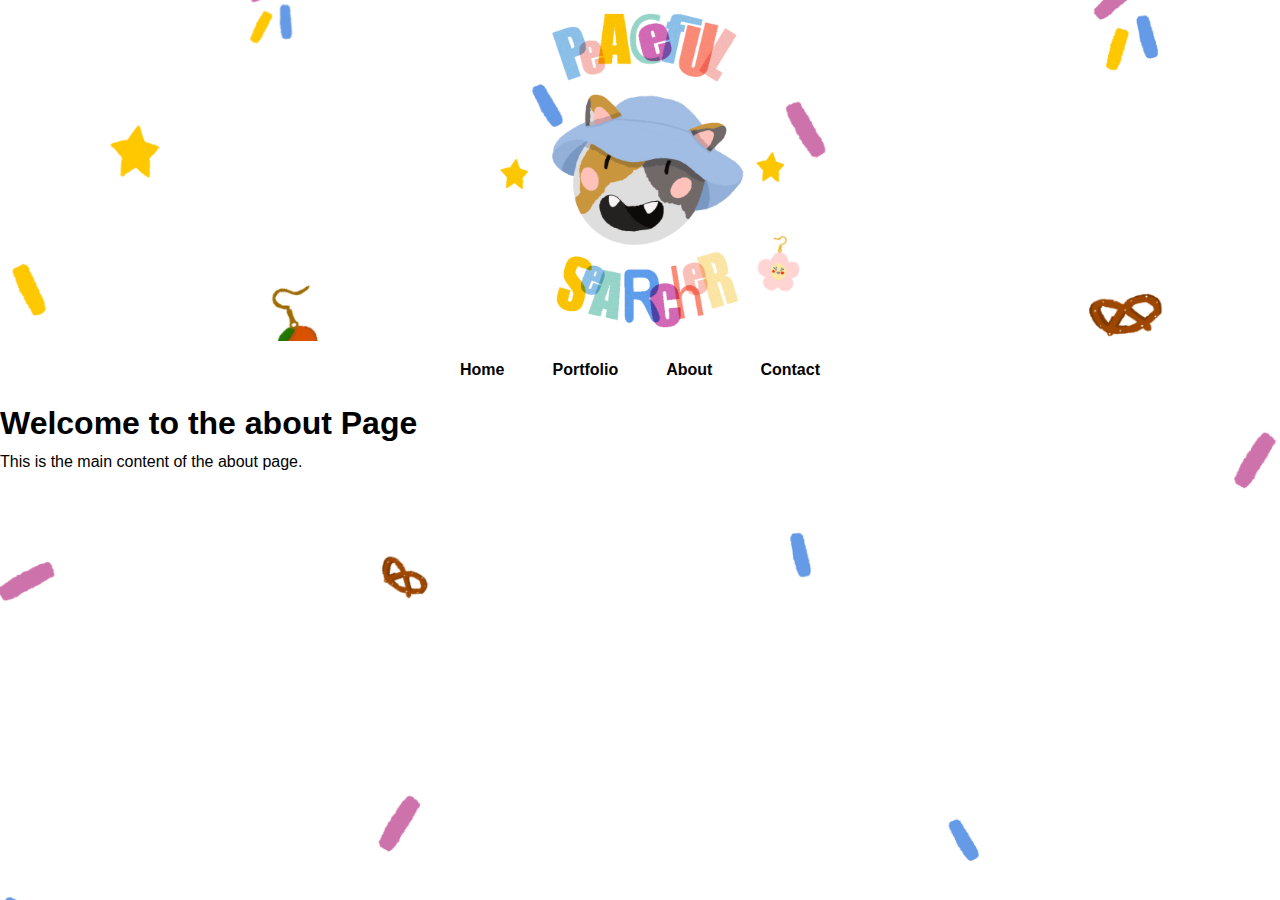
==== about.html @ e643fea5 "images" ====
<!DOCTYPE html>
<html lang="en">
<head>
  <meta charset="UTF-8">
  <meta name="viewport" content="width=device-width, initial-scale=1.0">
  <title>Peaceful Searcher</title>
  <link rel="stylesheet" href="styles.css">
  <style>
    body {
      background-image: url('background.png');
      background-repeat: no-repeat;
      background-attachment: fixed;  
      background-size: cover;
    }
    </style>
</head>
<body>

    <img src="Asset 2.png" alt="Peaceful Searcher" width="25%" height="25%" class="center" >

  <!-- Navigation Bar -->
  <nav>
    <ul>
      <li><a href="index.html">Home</a></li>
      <li><a href="portfolio.html">Portfolio</a></li>
      <li><a href="about.html">About</a></li>
      <li><a href="contact.html">Contact</a></li>
    </ul>
  </nav>

  <!-- Main Content -->
  <h1>Welcome to the about Page</h1>
  <p>This is the main content of the about page.</p>
</body>
</html>
---- styles.css ----
/* Basic reset */
* {
    margin: 0;
    padding: 0;
    box-sizing: border-box;
  }
  
  body {
    font-family: Arial, sans-serif;
    line-height: 1.6;
  }
  
  /* Navigation Styles */
  nav {
    background-color: #ffffff;
    padding: 1em;
  }
  
  nav ul {
    list-style-type: none;
    display: flex;
    gap: 1em;
    justify-content: center;
  }
  
  nav ul li a {
    color: rgb(3, 2, 2);
    font-weight: bold;
    text-decoration: none;
    padding: 0.5em 1em;
  }
  
  nav ul li a:hover {
    color: #d50eef;
    border-radius: 4px;
  }

  .center {
    display: block;
    margin-left: auto;
    margin-right: auto;
    width: 25%;
  }
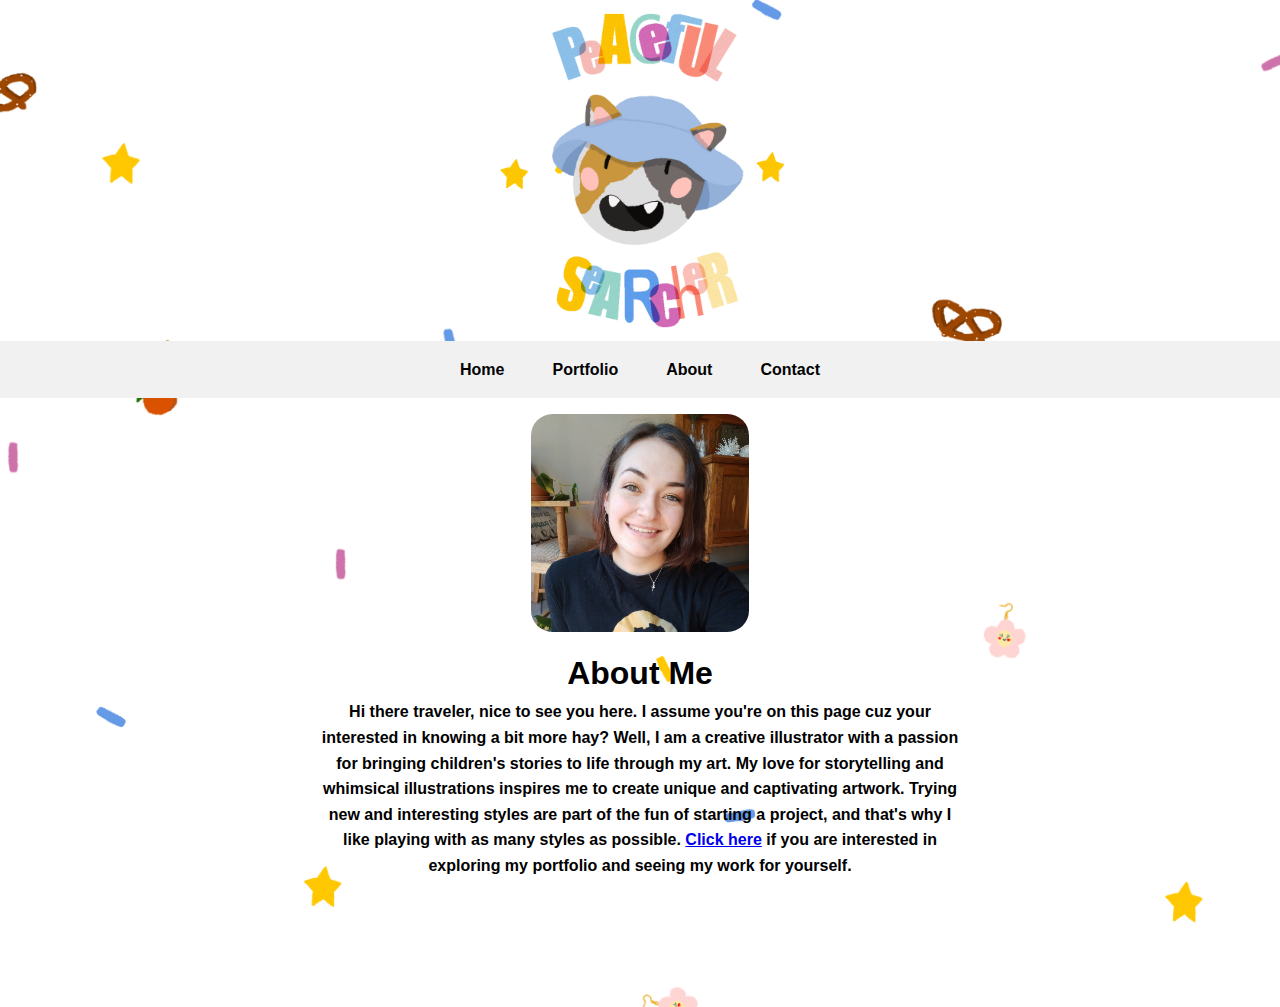
==== commit cf806a70: "everything exc portfolio" ====
--- a/about.html
+++ b/about.html
@@ -29,7 +29,21 @@
   </nav>
 
   <!-- Main Content -->
-  <h1>Welcome to the about Page</h1>
-  <p>This is the main content of the about page.</p>
+   <img src="kiki.jpg" alt="Photo of myself" width="50%" height="50%" class="profile-imagetwo">
+   <div  class="text-justify">
+    <h1>About Me</h1>
+    <p><b>
+      Hi there traveler, nice to see you here. I assume you're on this page cuz your interested in knowing a bit more hay?
+      Well, I am a creative illustrator with a passion for bringing children's stories to life through my art. My love for storytelling and whimsical illustrations inspires me to create unique and captivating artwork. Trying new and interesting styles are part of the fun of starting a project, and that's why I like playing with as many styles as possible. 
+      <a href="portfolio.html">Click here</a> if you are interested in exploring my portfolio and seeing my work for yourself.
+    </b></p>
+   </div>
+
+   <br/>
+   <br/>
+   <br/>
+   <br/>
+   <br/>
+  
 </body>
 </html>
--- a/styles.css
+++ b/styles.css
@@ -9,10 +9,52 @@
     font-family: Arial, sans-serif;
     line-height: 1.6;
   }
+
+  .container{
+    display: flex;
+    align-items: center;
+    justify-content: center;
+    padding: 2rem;
+    gap: 2rem;
+    background-color: #f1f1f1;
+  }
+
+  .containertwo{
+    display: block;
+    align-items: center;
+    justify-content: center;
+    padding: 2rem;
+    gap: 2rem;
+    background-color: #f1f1f1;
+  }
+  
+  .profile-section{
+    flex: 1;
+    display: flex;
+    justify-content: center;
+  }
+  .profile-image{
+    width: 500px;
+    height: 500px;
+    border-radius: 50%;
+    object-fit: cover;
+    padding: 1rem;
+  }
+
+  .profile-imagetwo{
+    width: 250px;
+    height: 250px;
+    border-radius: 15%;
+    object-fit: cover;
+    padding: 1rem;
+    display: block;
+    margin-left: auto;
+    margin-right: auto;
+  }
   
   /* Navigation Styles */
   nav {
-    background-color: #ffffff;
+    background-color: #f1f1f1;
     padding: 1em;
   }
   
@@ -41,4 +83,91 @@
     margin-right: auto;
     width: 25%;
   }
+
+  .left {
+    display: block;
+    margin-left: 10%;
+    margin-right: auto;
+    width: 25%;
+    float: left;
+    text-indent: justify;
+  }
+
+  .text-justify{
+    margin-left: auto;
+    margin-right: auto;
+    display: block;
+    flex: 2;
+    width: 50%;
+    text-align: center;
+    
+  }
+
+.button {
+  border-radius: 4px;
+  background-color: #000000;
+  border: none;
+  color: #FFFFFF;
+  text-align: center;
+  font-size: 28px;
+  padding: 0.5rem 0.8rem;
+  width: 200px;
+  transition: all 0.5s;
+  cursor: pointer;
+  margin: 5px;
+}
+
+.button span {
+  cursor: pointer;
+  display: inline-block;
+  position: relative;
+  transition: 0.5s;
+}
+
+.button span:after {
+  content: '\00bb';
+  position: absolute;
+  opacity: 0;
+  top: 0;
+  right: -20px;
+  transition: 0.5s;
+}
+
+.button:hover span {
+  padding-right: 25px;
+}
+
+.button:hover span:after {
+  opacity: 1;
+  right: 0;
+}
+
+.fa {
+  padding: 15px;
+  font-size: 20px;
+  width: 50px;
+  text-align: center;
+  text-decoration: none;
+  border-radius: 50%;
+}
+
+/* Add a hover effect if you want */
+.fa:hover {
+  opacity: 0.7;
+}
+
+.fa-behance{
+  background: #195a29d9;
+  color: #43a45c;
+}
+
+.fa-instagram{
+  background: #721351d9;
+  color: #ef0ea0;
+}
+
+.fa-linkedin{
+  background: #022e60d9;
+  color: #0072f5;
+}
   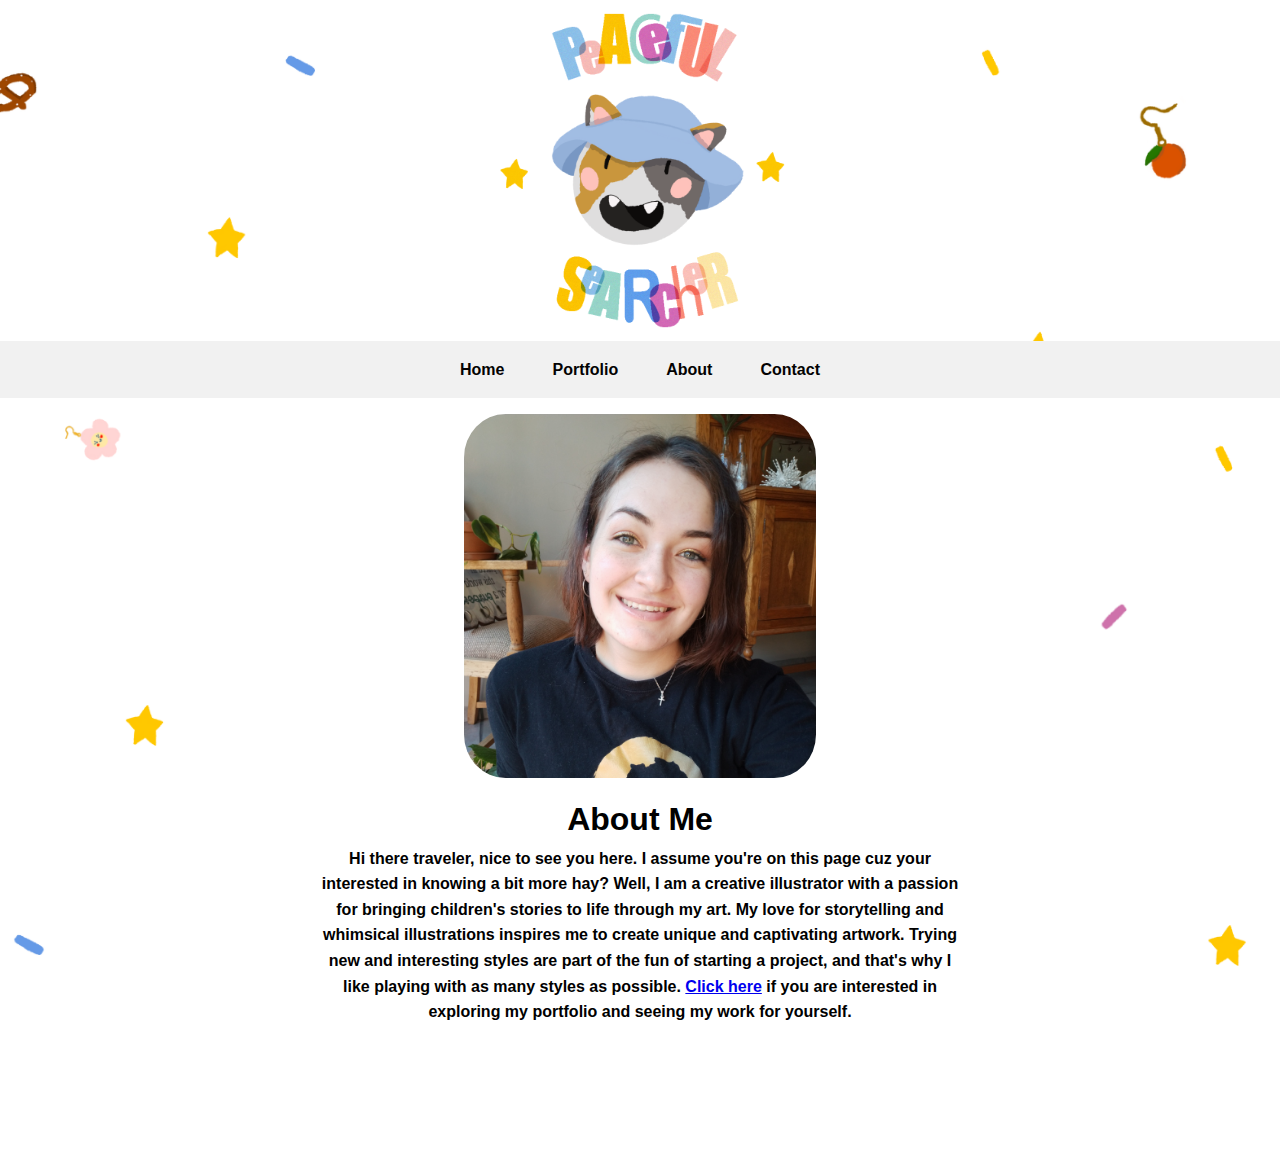
==== commit 63eb4f22: "channel done(without modal)" ====
--- a/about.html
+++ b/about.html
@@ -5,18 +5,11 @@
   <meta name="viewport" content="width=device-width, initial-scale=1.0">
   <title>Peaceful Searcher</title>
   <link rel="stylesheet" href="styles.css">
-  <style>
-    body {
-      background-image: url('background.png');
-      background-repeat: no-repeat;
-      background-attachment: fixed;  
-      background-size: cover;
-    }
-    </style>
+ 
 </head>
 <body>
 
-    <img src="Asset 2.png" alt="Peaceful Searcher" width="25%" height="25%" class="center" >
+    <img src="images/Asset 2.png" alt="Peaceful Searcher" width="25%" height="25%" class="center" >
 
   <!-- Navigation Bar -->
   <nav>
@@ -29,7 +22,7 @@
   </nav>
 
   <!-- Main Content -->
-   <img src="kiki.jpg" alt="Photo of myself" width="50%" height="50%" class="profile-imagetwo">
+   <img src="images/kiki.jpg" alt="Photo of myself" width="100%" height="100%" class="profile-imagetwo">
    <div  class="text-justify">
     <h1>About Me</h1>
     <p><b>
--- a/styles.css
+++ b/styles.css
@@ -8,6 +8,10 @@
   body {
     font-family: Arial, sans-serif;
     line-height: 1.6;
+    background-image: url('images/background.png');
+      background-repeat: no-repeat;
+      background-attachment: fixed;  
+      background-size: cover;
   }
 
   .container{
@@ -19,14 +23,26 @@
     background-color: #f1f1f1;
   }
 
-  .containertwo{
+  .textColumn{
+    display: flex;
+    align-items: center;
+    justify-content: center;
+    padding: 20px;
+    gap: 50px;
+    background-color: #f1f1f1;
+  }
+
+  .containertwo {
+    margin-left: 5%;
+    text-align: left;
     display: block;
     align-items: center;
     justify-content: center;
     padding: 2rem;
     gap: 2rem;
     background-color: #f1f1f1;
-  }
+    max-width: 50%; /* Limit width to half of the page */
+}
   
   .profile-section{
     flex: 1;
@@ -42,8 +58,8 @@
   }
 
   .profile-imagetwo{
-    width: 250px;
-    height: 250px;
+    width: 30%;
+    height: 30%;
     border-radius: 15%;
     object-fit: cover;
     padding: 1rem;
@@ -73,7 +89,7 @@
   }
   
   nav ul li a:hover {
-    color: #d50eef;
+    color: #e16bcf;
     border-radius: 4px;
   }
 
@@ -103,7 +119,15 @@
     
   }
 
-.button {
+.imgbutton{
+  border: none;
+  color: white; /* Set text color */
+  font-size: 16px; /* Adjust font size */
+  cursor: pointer;
+  animation: forwards;
+}
+
+  .button {
   border-radius: 4px;
   background-color: #000000;
   border: none;
@@ -157,17 +181,115 @@
 }
 
 .fa-behance{
-  background: #195a29d9;
-  color: #43a45c;
+  background: rgb(0, 0, 0);
+  color: white;
 }
 
 .fa-instagram{
-  background: #721351d9;
-  color: #ef0ea0;
+  background: rgb(0, 0, 0);
+  color: white;
 }
 
 .fa-linkedin{
-  background: #022e60d9;
-  color: #0072f5;
-}
-  +  background: rgb(0, 0, 0);
+  color: white;
+}
+
+.gallery{
+  display: flex;
+  gap: 150px;
+  justify-content: center;
+  flex-wrap: wrap;
+}
+
+.gallery-item{
+  text-align: left;
+  width: 200px;
+}
+
+.gallery-item img{
+  width: 100%;
+  height: auto;
+  border-radius: 10px;
+}
+  
+#myImg {
+  border-radius: 5px;
+  cursor: pointer;
+  transition: 0.3s;
+}
+
+#myImg:hover {
+  opacity: 0.7;
+}
+
+/* The Modal (background) */
+.modal {
+  display: none; /* Hidden by default */
+  position: fixed; /* Stay in place */
+  z-index: 1; /* Sit on top */
+  padding-top: 100px; /* Location of the box */
+  left: 0;
+  top: 0;
+  width: 100%; /* Full width */
+  height: 100%; /* Full height */
+  overflow: auto; /* Enable scroll if needed */
+  background-color: rgb(0,0,0); /* Fallback color */
+  background-color: rgba(0,0,0,0.9); /* Black w/ opacity */
+}
+
+/* Modal Content (image) */
+.modal-content {
+  margin: auto;
+  display: block;
+  width: 80%;
+  max-width: 700px;
+}
+
+/* Caption of Modal Image */
+#caption {
+  margin: auto;
+  display: block;
+  width: 80%;
+  max-width: 700px;
+  text-align: center;
+  color: #ccc;
+  padding: 10px 0;
+  height: 150px;
+}
+
+/* Add Animation */
+.modal-content, #caption {  
+  animation-name: zoom;
+  animation-duration: 0.6s;
+}
+
+@keyframes zoom {
+  from {transform:scale(0)} 
+  to {transform:scale(1)}
+}
+
+/* The Close Button */
+.close {
+  position: absolute;
+  top: 15px;
+  right: 35px;
+  color: #f1f1f1;
+  font-size: 40px;
+  font-weight: bold;
+  transition: 0.3s;
+}
+
+.close:hover,
+.close:focus {
+  color: #bbb;
+  text-decoration: none;
+  cursor: pointer;
+}
+
+/* 100% Image Width on Smaller Screens */
+@media only screen and (max-width: 700px){
+  .modal-content {
+    width: 100%;
+  }
+}
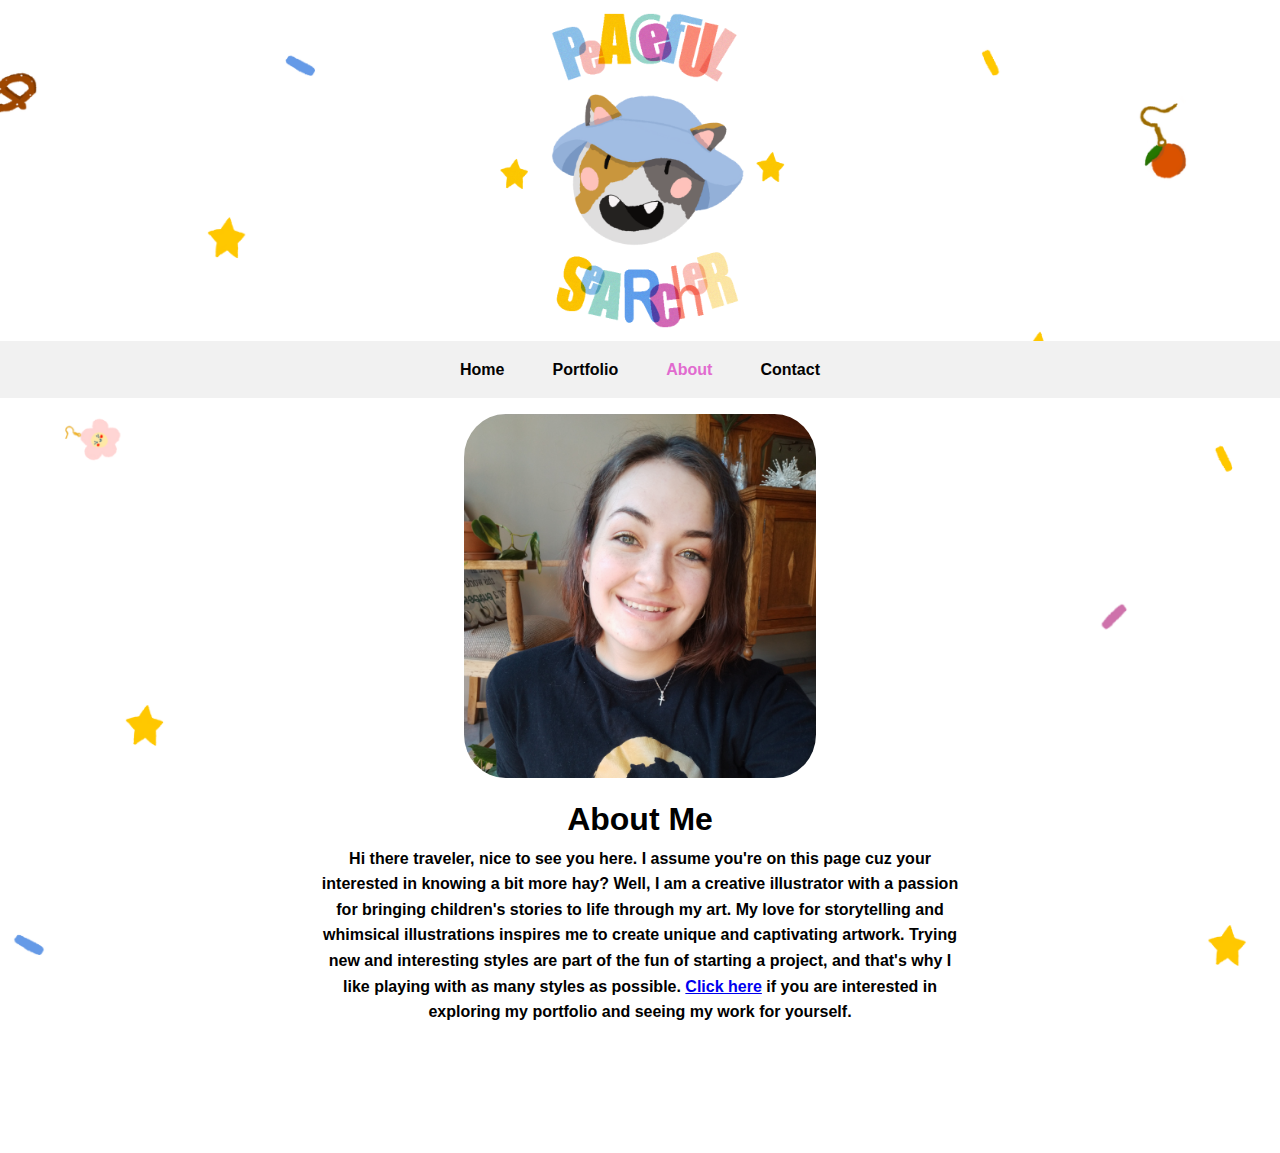
==== commit c5feb2b7: "channel finish" ====
--- a/about.html
+++ b/about.html
@@ -16,7 +16,7 @@
     <ul>
       <li><a href="index.html">Home</a></li>
       <li><a href="portfolio.html">Portfolio</a></li>
-      <li><a href="about.html">About</a></li>
+      <li><a href="about.html" class="current">About</a></li>
       <li><a href="contact.html">Contact</a></li>
     </ul>
   </nav>
--- a/styles.css
+++ b/styles.css
@@ -73,6 +73,14 @@
     background-color: #f1f1f1;
     padding: 1em;
   }
+
+  .current{
+    color:#e16bcf
+  }
+
+  .nav.active{
+    color: #e16bcf;
+  }
   
   nav ul {
     list-style-type: none;
@@ -92,6 +100,7 @@
     color: #e16bcf;
     border-radius: 4px;
   }
+
 
   .center {
     display: block;
@@ -125,6 +134,11 @@
   font-size: 16px; /* Adjust font size */
   cursor: pointer;
   animation: forwards;
+  transition: opacity 0.3s ease;
+}
+
+.imgbutton:hover{
+  opacity: 0.7;
 }
 
   .button {
@@ -208,88 +222,8 @@
 }
 
 .gallery-item img{
-  width: 100%;
+  width: 150%;
   height: auto;
   border-radius: 10px;
 }
   
-#myImg {
-  border-radius: 5px;
-  cursor: pointer;
-  transition: 0.3s;
-}
-
-#myImg:hover {
-  opacity: 0.7;
-}
-
-/* The Modal (background) */
-.modal {
-  display: none; /* Hidden by default */
-  position: fixed; /* Stay in place */
-  z-index: 1; /* Sit on top */
-  padding-top: 100px; /* Location of the box */
-  left: 0;
-  top: 0;
-  width: 100%; /* Full width */
-  height: 100%; /* Full height */
-  overflow: auto; /* Enable scroll if needed */
-  background-color: rgb(0,0,0); /* Fallback color */
-  background-color: rgba(0,0,0,0.9); /* Black w/ opacity */
-}
-
-/* Modal Content (image) */
-.modal-content {
-  margin: auto;
-  display: block;
-  width: 80%;
-  max-width: 700px;
-}
-
-/* Caption of Modal Image */
-#caption {
-  margin: auto;
-  display: block;
-  width: 80%;
-  max-width: 700px;
-  text-align: center;
-  color: #ccc;
-  padding: 10px 0;
-  height: 150px;
-}
-
-/* Add Animation */
-.modal-content, #caption {  
-  animation-name: zoom;
-  animation-duration: 0.6s;
-}
-
-@keyframes zoom {
-  from {transform:scale(0)} 
-  to {transform:scale(1)}
-}
-
-/* The Close Button */
-.close {
-  position: absolute;
-  top: 15px;
-  right: 35px;
-  color: #f1f1f1;
-  font-size: 40px;
-  font-weight: bold;
-  transition: 0.3s;
-}
-
-.close:hover,
-.close:focus {
-  color: #bbb;
-  text-decoration: none;
-  cursor: pointer;
-}
-
-/* 100% Image Width on Smaller Screens */
-@media only screen and (max-width: 700px){
-  .modal-content {
-    width: 100%;
-  }
-}
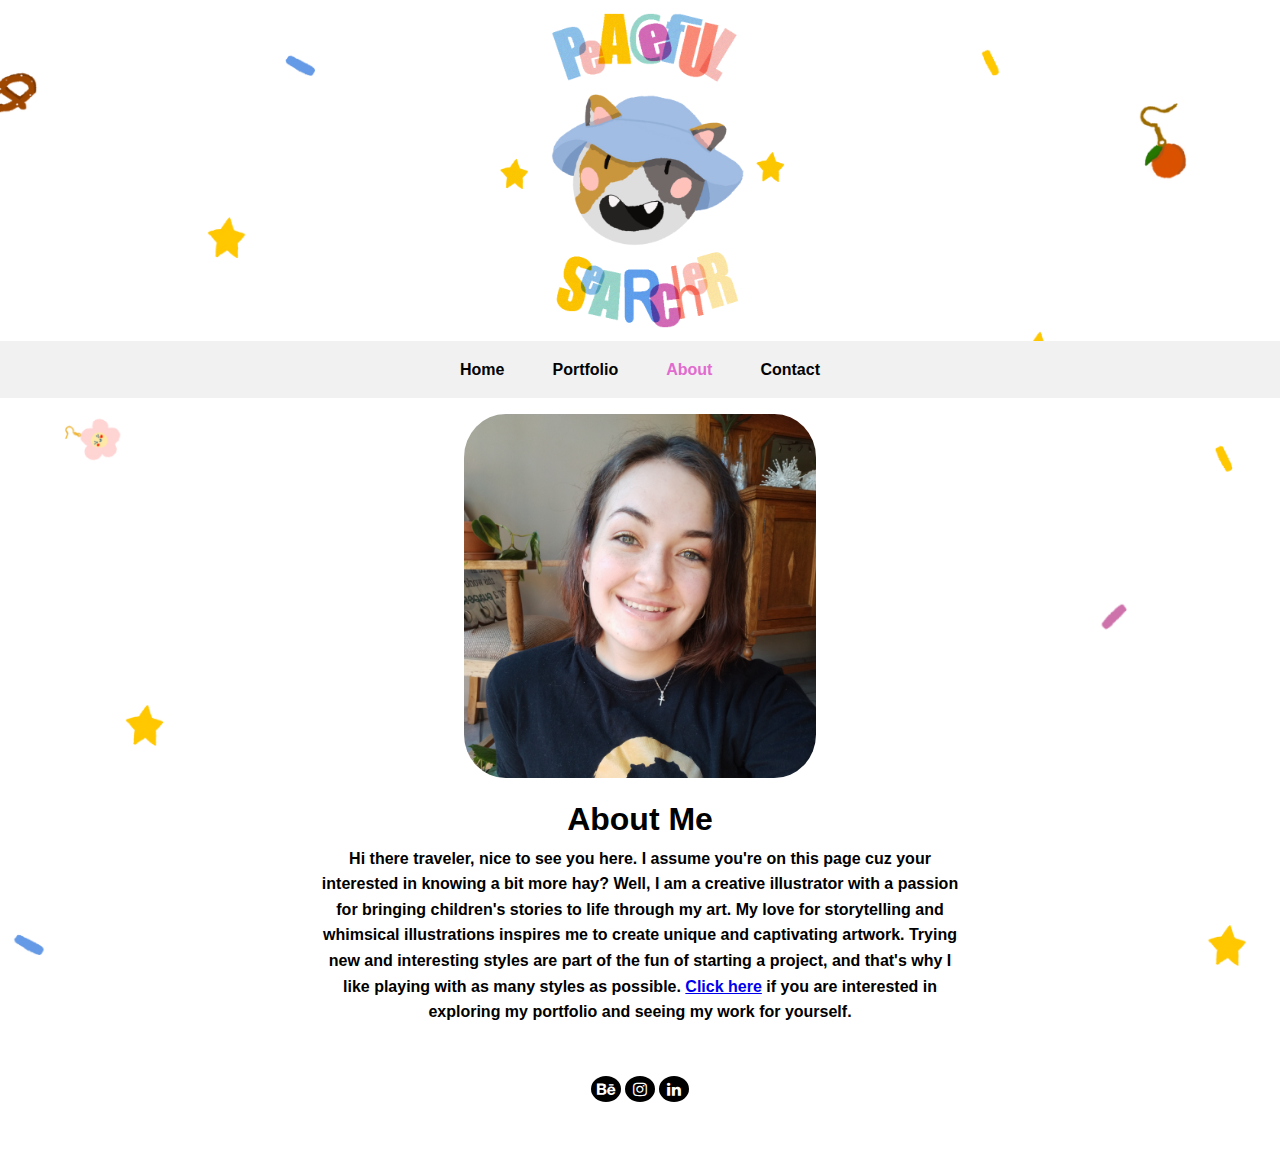
==== commit 1bfe8362: "F-final" ====
--- a/about.html
+++ b/about.html
@@ -5,6 +5,7 @@
   <meta name="viewport" content="width=device-width, initial-scale=1.0">
   <title>Peaceful Searcher</title>
   <link rel="stylesheet" href="styles.css">
+  <link rel="stylesheet" href="https://cdnjs.cloudflare.com/ajax/libs/font-awesome/4.7.0/css/font-awesome.min.css">
  
 </head>
 <body>
@@ -22,7 +23,7 @@
   </nav>
 
   <!-- Main Content -->
-   <img src="images/kiki.jpg" alt="Photo of myself" width="100%" height="100%" class="profile-imagetwo">
+   <img src="images/kiki.jpg" alt="Photo of myself"  class="profile-imagetwo">
    <div  class="text-justify">
     <h1>About Me</h1>
     <p><b>
@@ -33,10 +34,14 @@
    </div>
 
    <br/>
-   <br/>
-   <br/>
-   <br/>
-   <br/>
+    <br/>
+    <div class="text-justify">
+      <a href="https://www.behance.net/arinagrobler1" class="fa fa-behance"></a>
+      <a href="https://www.instagram.com/peaceful_searchers/" class="fa fa-instagram"></a>
+      <a href="https://www.linkedin.com/in/arina-grobler-a62672297" class="fa fa-linkedin"></a>
+    </div>
+    <br/>
+    <br/>
   
 </body>
 </html>
--- a/styles.css
+++ b/styles.css
@@ -23,6 +23,14 @@
     background-color: #f1f1f1;
   }
 
+  .container1{
+    display: flex;
+    align-items: auto;
+    justify-content: auto;
+    padding: 2rem;
+    gap: 70%;
+  }
+
   .textColumn{
     display: flex;
     align-items: center;
@@ -42,6 +50,17 @@
     gap: 2rem;
     background-color: #f1f1f1;
     max-width: 50%; /* Limit width to half of the page */
+}
+
+.container2{
+  display: flex;
+  margin-left: 5%;
+  max-width: 50%;
+  align-items: center;
+  justify-content: left;
+  padding: 1rem;
+  gap: 2rem;
+  background-color: #f1f1f1;
 }
   
   .profile-section{
@@ -128,6 +147,16 @@
     
   }
 
+  .text-justify1{
+    margin-left: auto;
+    margin-right: auto;
+    display: block;
+    flex: 2;
+    width: 50%;
+    text-align: left;
+    
+  }
+
 .imgbutton{
   border: none;
   color: white; /* Set text color */
@@ -141,11 +170,11 @@
   opacity: 0.7;
 }
 
-  .button {
+.button {
   border-radius: 4px;
   background-color: #000000;
   border: none;
-  color: #FFFFFF;
+  color: #ffffff;
   text-align: center;
   font-size: 28px;
   padding: 0.5rem 0.8rem;
@@ -180,16 +209,95 @@
   right: 0;
 }
 
+.button1 {
+  border-radius: 4px;
+  background-color: #ffffff;
+  border: none;
+  color: #000000;
+  text-align: center;
+  font-size: 28px;
+  padding: 0.5rem 0.8rem;
+  width: 200px;
+  transition: all 0.5s;
+  cursor: pointer;
+  margin: 5px;
+  margin-left: auto;
+  display: block;
+}
+
+.button1 span {
+  cursor: pointer;
+  display: inline-block;
+  position: relative;
+  transition: 0.5s;
+}
+
+.button1 span:after {
+  content: '\00bb';
+  position: absolute;
+  opacity: 0;
+  top: 0;
+  right: -20px;
+  transition: 0.5s;
+}
+
+.button1:hover span {
+  padding-right: 25px;
+}
+
+.button1:hover span:after {
+  opacity: 1;
+  right: 0;
+}
+
+.button2 {
+  border-radius: 4px;
+  background-color: #ffffff;
+  border: none;
+  color: #000000;
+  text-align: center;
+  font-size: 28px;
+  padding: 0.5rem 0.8rem;
+  width: 200px;
+  transition: all 0.5s;
+  cursor: pointer;
+  margin: 5px;
+}
+
+.button2 span {
+  cursor: pointer;
+  display: inline-block;
+  position: relative;
+  transition: 0.5s;
+}
+
+.button2 span:after {
+  content: '\00ab';
+  position: absolute;
+  opacity: 0;
+  top: 0;
+  left: -150px;
+  transition: 0.5s;
+}
+
+.button2:hover span {
+  padding-left: 25px;
+}
+
+.button2:hover span:after {
+  opacity: 1;
+  right: 0;
+}
+
 .fa {
-  padding: 15px;
-  font-size: 20px;
-  width: 50px;
+  padding: 5px;
+  font-size: 5px;
+  width: 30px;
   text-align: center;
   text-decoration: none;
   border-radius: 50%;
 }
 
-/* Add a hover effect if you want */
 .fa:hover {
   opacity: 0.7;
 }
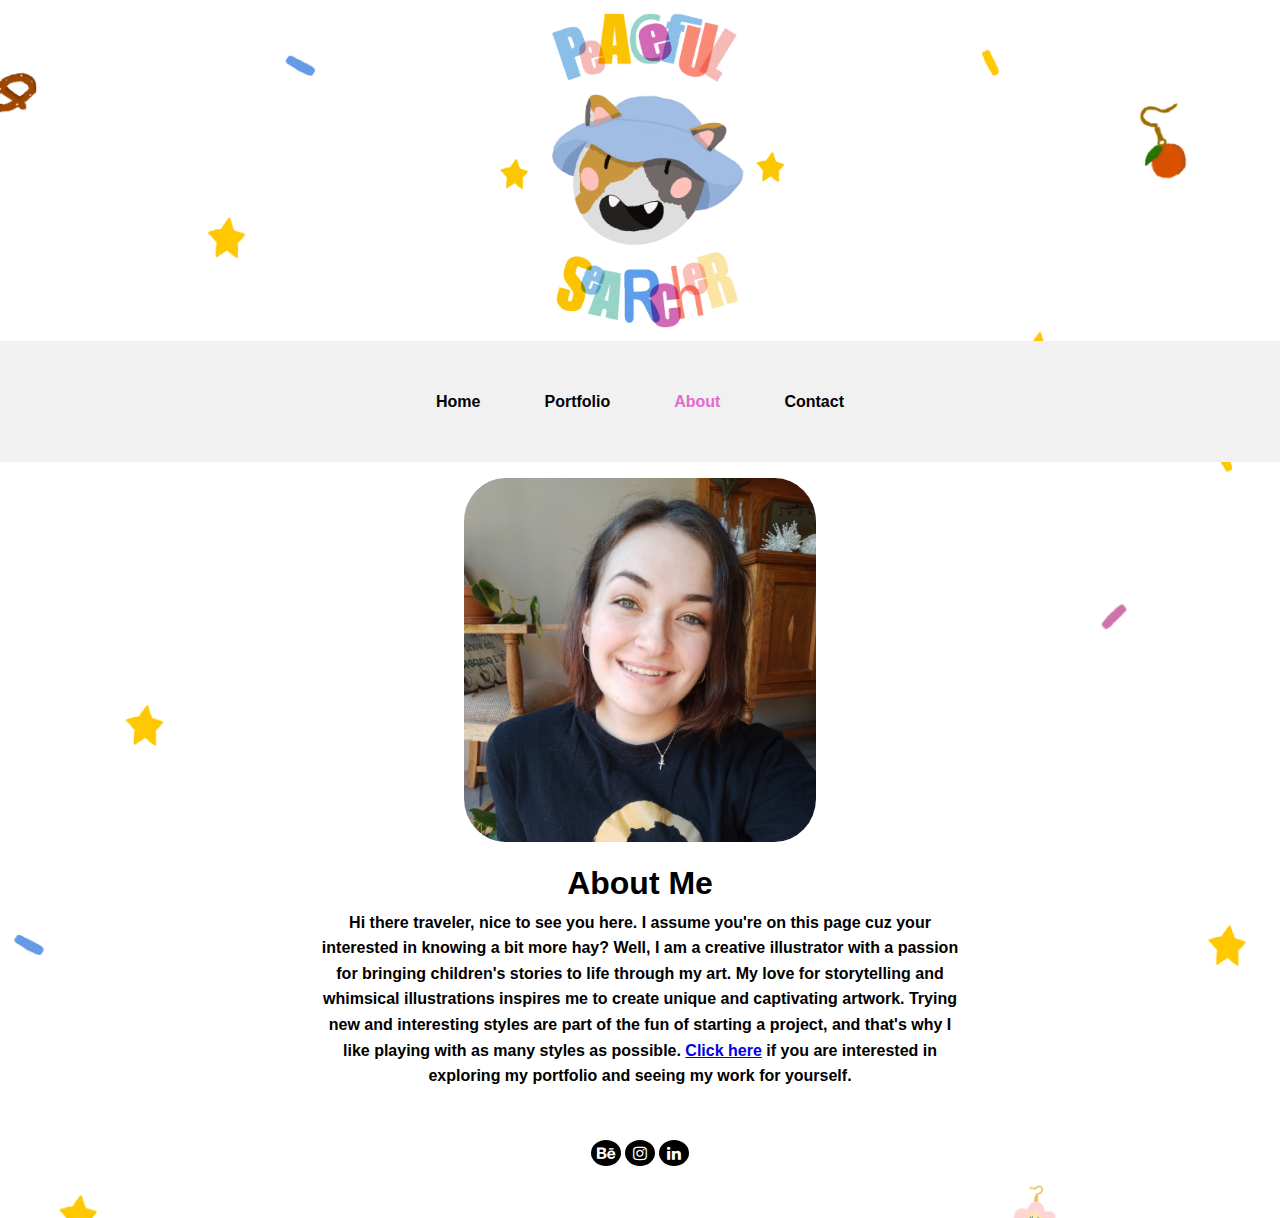
==== commit e2aa991c: "mobile fixes finish" ====
--- a/about.html
+++ b/about.html
@@ -14,7 +14,7 @@
 
   <!-- Navigation Bar -->
   <nav>
-    <ul>
+    <ul class="container">
       <li><a href="index.html">Home</a></li>
       <li><a href="portfolio.html">Portfolio</a></li>
       <li><a href="about.html" class="current">About</a></li>
--- a/styles.css
+++ b/styles.css
@@ -1,58 +1,58 @@
 /* Basic reset */
 * {
-    margin: 0;
-    padding: 0;
-    box-sizing: border-box;
-  }
-  
-  body {
-    font-family: Arial, sans-serif;
-    line-height: 1.6;
-    background-image: url('images/background.png');
-      background-repeat: no-repeat;
-      background-attachment: fixed;  
-      background-size: cover;
-  }
-
-  .container{
-    display: flex;
-    align-items: center;
-    justify-content: center;
-    padding: 2rem;
-    gap: 2rem;
-    background-color: #f1f1f1;
-  }
-
-  .container1{
-    display: flex;
-    align-items: auto;
-    justify-content: auto;
-    padding: 2rem;
-    gap: 70%;
-  }
-
-  .textColumn{
-    display: flex;
-    align-items: center;
-    justify-content: center;
-    padding: 20px;
-    gap: 50px;
-    background-color: #f1f1f1;
-  }
-
-  .containertwo {
-    margin-left: 5%;
-    text-align: left;
-    display: block;
-    align-items: center;
-    justify-content: center;
-    padding: 2rem;
-    gap: 2rem;
-    background-color: #f1f1f1;
-    max-width: 50%; /* Limit width to half of the page */
-}
-
-.container2{
+  margin: 0;
+  padding: 0;
+  box-sizing: border-box;
+}
+
+body {
+  font-family: Arial, sans-serif;
+  line-height: 1.6;
+  background-image: url('images/background.png');
+  background-repeat: no-repeat;
+  background-attachment: fixed;  
+  background-size: cover;
+}
+
+.container {
+  display: flex;
+  align-items: center;
+  justify-content: center;
+  padding: 2rem;
+  gap: 2rem;
+  background-color: #f1f1f1;
+}
+
+.container1 {
+  display: flex;
+  align-items: auto;
+  justify-content: auto;
+  padding: 2rem;
+  gap: 70%;
+}
+
+.textColumn {
+  display: flex;
+  align-items: center;
+  justify-content: center;
+  padding: 20px;
+  gap: 50px;
+  background-color: #f1f1f1;
+}
+
+.containertwo {
+  margin-left: 5%;
+  text-align: left;
+  display: block;
+  align-items: center;
+  justify-content: center;
+  padding: 2rem;
+  gap: 2rem;
+  background-color: #f1f1f1;
+  max-width: 50%; /* Limit width to half of the page */
+}
+
+.container2 {
   display: flex;
   margin-left: 5%;
   max-width: 50%;
@@ -62,119 +62,114 @@
   gap: 2rem;
   background-color: #f1f1f1;
 }
-  
-  .profile-section{
-    flex: 1;
-    display: flex;
-    justify-content: center;
-  }
-  .profile-image{
-    width: 500px;
-    height: 500px;
-    border-radius: 50%;
-    object-fit: cover;
-    padding: 1rem;
-  }
-
-  .profile-imagetwo{
-    width: 30%;
-    height: 30%;
-    border-radius: 15%;
-    object-fit: cover;
-    padding: 1rem;
-    display: block;
-    margin-left: auto;
-    margin-right: auto;
-  }
-  
-  /* Navigation Styles */
-  nav {
-    background-color: #f1f1f1;
-    padding: 1em;
-  }
-
-  .current{
-    color:#e16bcf
-  }
-
-  .nav.active{
-    color: #e16bcf;
-  }
-  
-  nav ul {
-    list-style-type: none;
-    display: flex;
-    gap: 1em;
-    justify-content: center;
-  }
-  
-  nav ul li a {
-    color: rgb(3, 2, 2);
-    font-weight: bold;
-    text-decoration: none;
-    padding: 0.5em 1em;
-  }
-  
-  nav ul li a:hover {
-    color: #e16bcf;
-    border-radius: 4px;
-  }
-
-
-  .center {
-    display: block;
-    margin-left: auto;
-    margin-right: auto;
-    width: 25%;
-  }
-
-  .left {
-    display: block;
-    margin-left: 10%;
-    margin-right: auto;
-    width: 25%;
-    float: left;
-    text-indent: justify;
-  }
-
-  .text-justify{
-    margin-left: auto;
-    margin-right: auto;
-    display: block;
-    flex: 2;
-    width: 50%;
-    text-align: center;
-    
-  }
-
-  .text-justify1{
-    margin-left: auto;
-    margin-right: auto;
-    display: block;
-    flex: 2;
-    width: 50%;
-    text-align: left;
-    
-  }
-
-.imgbutton{
+
+.profile-section {
+  flex: 1;
+  display: flex;
+  justify-content: center;
+}
+
+.profile-image {
+  width: 500px;
+  height: 500px;
+  border-radius: 50%;
+  object-fit: cover;
+  padding: 1rem;
+}
+
+.profile-imagetwo {
+  width: 30%;
+  height: 30%;
+  border-radius: 15%;
+  object-fit: cover;
+  padding: 1rem;
+  display: block;
+  margin-left: auto;
+  margin-right: auto;
+}
+
+/* Navigation Styles */
+nav {
+  background-color: #f1f1f1;
+  padding: 1em;
+}
+
+.current {
+  color: #e16bcf;
+}
+
+.nav.active {
+  color: #e16bcf;
+}
+
+nav ul {
+  list-style-type: none;
+  display: flex;
+  gap: 1em;
+  justify-content: center;
+}
+
+nav ul li a {
+  color: rgb(3, 2, 2);
+  font-weight: bold;
+  text-decoration: none;
+  padding: 0.5em 1em;
+}
+
+nav ul li a:hover {
+  color: #e16bcf;
+  border-radius: 4px;
+}
+
+.center {
+  display: block;
+  margin-left: auto;
+  margin-right: auto;
+  width: 25%;
+}
+
+.left {
+  display: block;
+  margin-left: 10%;
+  margin-right: auto;
+  width: 25%;
+  float: left;
+  text-align: justify;
+}
+
+.text-justify {
+  margin-left: auto;
+  margin-right: auto;
+  display: block;
+  flex: 2;
+  width: 50%;
+  text-align: center;
+}
+
+.text-justify1 {
+  margin-left: auto;
+  margin-right: auto;
+  display: block;
+  flex: 2;
+  width: 50%;
+  text-align: left;
+}
+
+/* Button Styles */
+.imgbutton {
   border: none;
-  color: white; /* Set text color */
-  font-size: 16px; /* Adjust font size */
-  cursor: pointer;
-  animation: forwards;
+  color: white;
+  font-size: 16px;
+  cursor: pointer;
   transition: opacity 0.3s ease;
 }
 
-.imgbutton:hover{
+.imgbutton:hover {
   opacity: 0.7;
 }
 
 .button {
   border-radius: 4px;
-  background-color: #000000;
-  border: none;
-  color: #ffffff;
   text-align: center;
   font-size: 28px;
   padding: 0.5rem 0.8rem;
@@ -182,6 +177,8 @@
   transition: all 0.5s;
   cursor: pointer;
   margin: 5px;
+  background-color: #000000;
+  color: #ffffff;
 }
 
 .button span {
@@ -200,7 +197,7 @@
   transition: 0.5s;
 }
 
-.button:hover span {
+.button:hover span{
   padding-right: 25px;
 }
 
@@ -302,36 +299,107 @@
   opacity: 0.7;
 }
 
-.fa-behance{
+.fa-behance, .fa-instagram, .fa-linkedin {
   background: rgb(0, 0, 0);
   color: white;
 }
 
-.fa-instagram{
-  background: rgb(0, 0, 0);
-  color: white;
-}
-
-.fa-linkedin{
-  background: rgb(0, 0, 0);
-  color: white;
-}
-
-.gallery{
+.gallery {
   display: flex;
   gap: 150px;
   justify-content: center;
   flex-wrap: wrap;
 }
 
-.gallery-item{
+.gallery-item {
   text-align: left;
   width: 200px;
 }
 
-.gallery-item img{
+.gallery-item img {
   width: 150%;
   height: auto;
   border-radius: 10px;
 }
+
+/* Mobile Responsiveness */
+@media (max-width: 768px) {
   
+  .container1,
+  .textColumn,
+  .containertwo {
+    flex-direction: column;
+    padding: 1rem;
+    gap: 1rem;
+    max-width: 100%;
+    margin-left: 0;
+  }
+
+  .container2{
+    flex-direction: row;
+    padding: 1rem;
+    gap: 1rem;
+    max-width: 100%;
+    margin-left: 0;
+  }
+
+  .container{
+    flex-direction: row;
+    padding: 1rem;
+    gap: 1rem;
+    max-width: 100%;
+    margin-left: 0;
+  }
+
+  .profile-image {
+    width: 200px;
+    height: 200px;
+  }
+
+  .gallery {
+    gap: 1rem;
+  }
+
+  .gallery-item {
+    width: 100%;
+    text-align: center;
+  }
+
+  nav ul {
+    flex-direction: column;
+    gap: 0.5em;
+  }
+
+  .button1,
+  .button2 {
+    width: 100%;
+    font-size: 20px;
+    padding: 0.5rem;
+  }
+
+  .center, .left, .text-justify, .text-justify1 {
+    width: 90%;
+    margin: 0 auto;
+    text-align: center;
+  }
+}
+
+@media (max-width: 480px) {
+  body {
+    font-size: 14px;
+  }
+
+  .profile-image {
+    width: 150px;
+    height: 150px;
+  }
+
+  .gallery-item img {
+    width: 100%;
+  }
+
+  .text-justify, .text-justify1 {
+    width: 100%;
+    padding: 0.5rem;
+  }
+}
